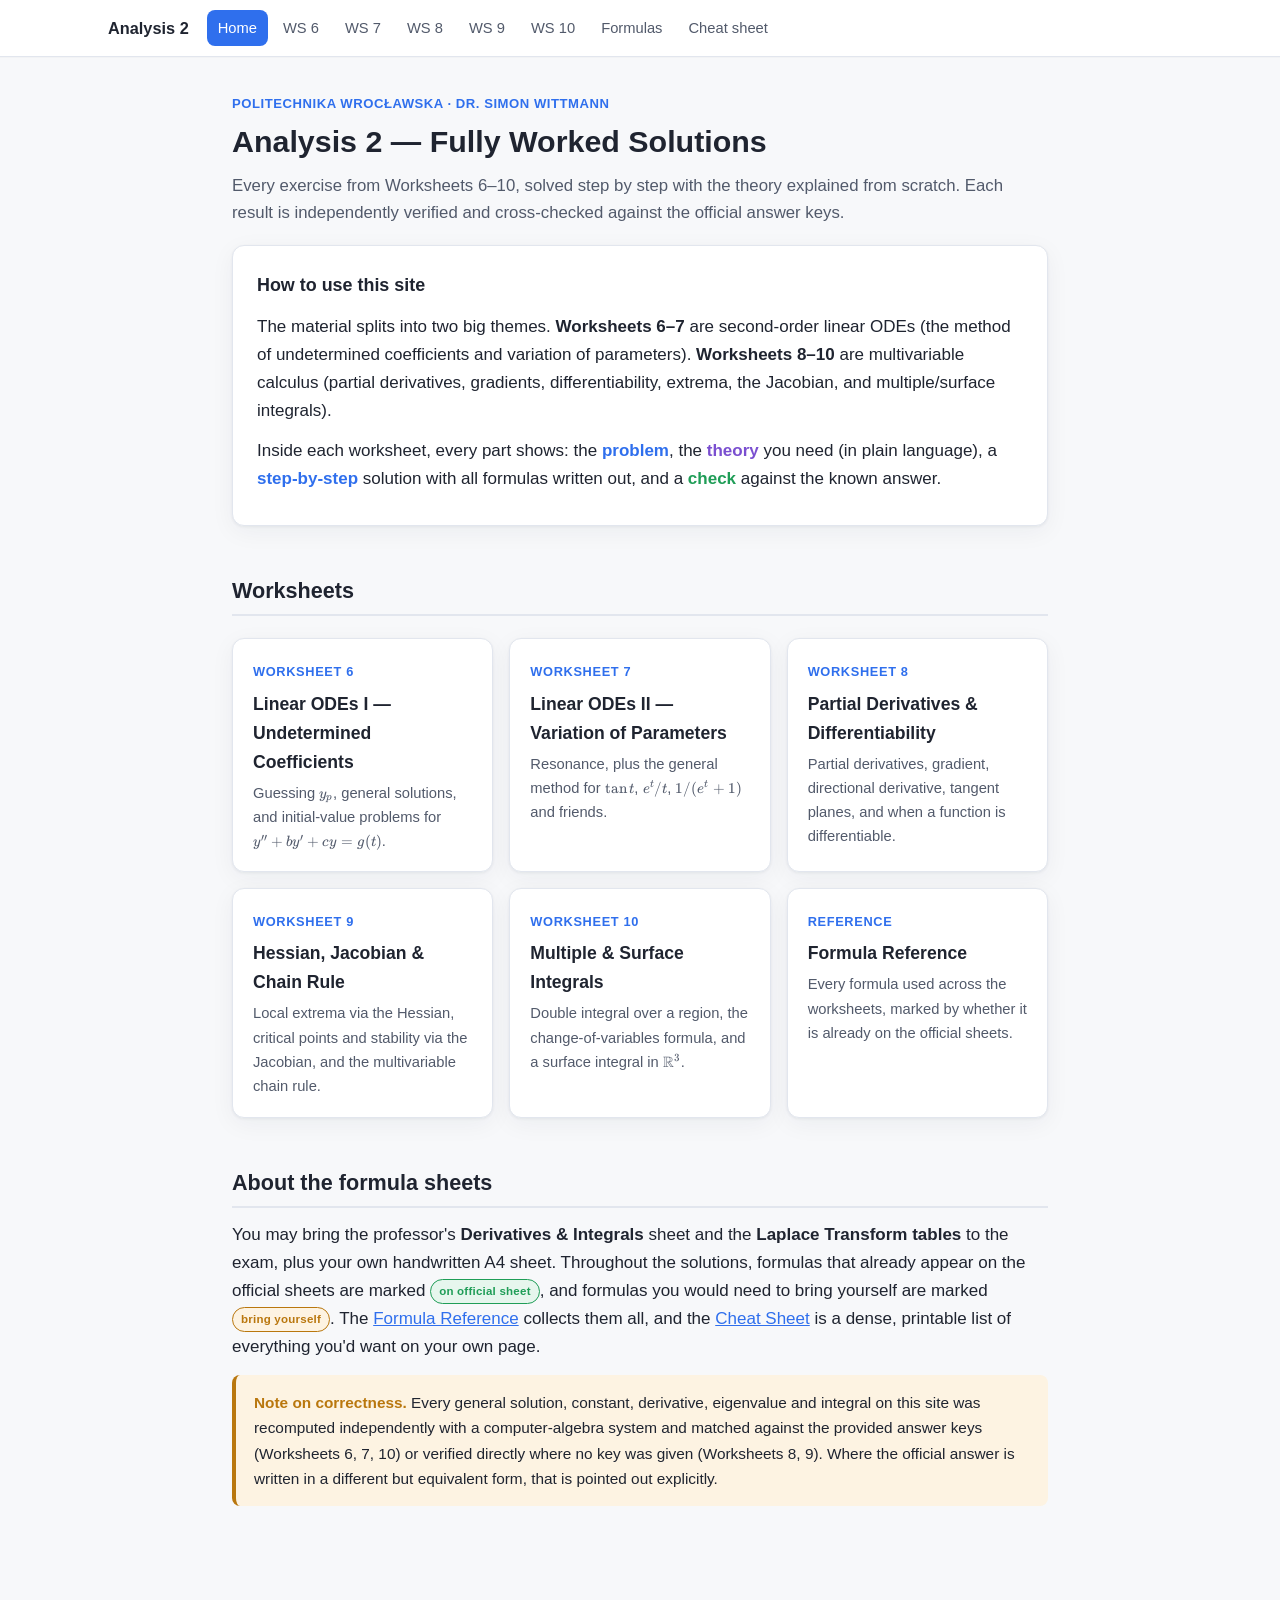
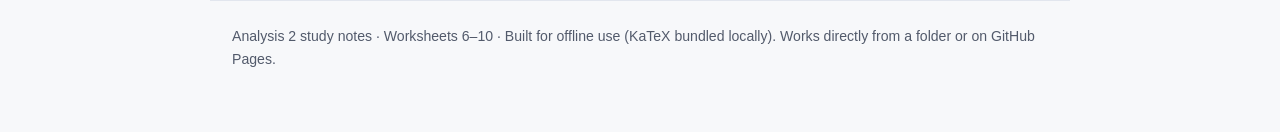
==== index.html @ 3c7057ac "init" ====
<!DOCTYPE html>
<html lang="en">
<head>
<meta charset="UTF-8">
<meta name="viewport" content="width=device-width, initial-scale=1.0">
<title>Analysis 2 — Worked Solutions</title>
<link rel="stylesheet" href="katex/katex.min.css">
<link rel="stylesheet" href="css/style.css">
<script defer src="katex/katex.min.js"></script>
<script defer src="katex/auto-render.min.js"></script>
<script defer src="js/render.js"></script>
</head>
<body>
<nav class="topnav"><div class="topnav-inner">
  <a class="brand" href="index.html">Analysis 2</a>
  <a class="navlink active" href="index.html">Home</a>
  <a class="navlink" href="worksheet6.html">WS 6</a>
  <a class="navlink" href="worksheet7.html">WS 7</a>
  <a class="navlink" href="worksheet8.html">WS 8</a>
  <a class="navlink" href="worksheet9.html">WS 9</a>
  <a class="navlink" href="worksheet10.html">WS 10</a>
  <a class="navlink" href="formulas.html">Formulas</a>
  <a class="navlink" href="cheatsheet.html">Cheat sheet</a>
</div></nav>

<div class="wrap">
  <div class="page-header">
    <span class="eyebrow">Politechnika Wrocławska · Dr. Simon Wittmann</span>
    <h1>Analysis 2 — Fully Worked Solutions</h1>
    <p class="lead">Every exercise from Worksheets 6–10, solved step by step with the theory explained from scratch. Each result is independently verified and cross-checked against the official answer keys.</p>
  </div>

  <div class="card">
    <h3 style="margin-top:.3em">How to use this site</h3>
    <p>The material splits into two big themes. <strong>Worksheets 6–7</strong> are second-order linear ODEs (the method of undetermined coefficients and variation of parameters). <strong>Worksheets 8–10</strong> are multivariable calculus (partial derivatives, gradients, differentiability, extrema, the Jacobian, and multiple/surface integrals).</p>
    <p>Inside each worksheet, every part shows: the <span style="color:var(--accent);font-weight:600">problem</span>, the <span style="color:var(--purple);font-weight:600">theory</span> you need (in plain language), a <span style="color:var(--accent);font-weight:600">step-by-step</span> solution with all formulas written out, and a <span style="color:var(--green);font-weight:600">check</span> against the known answer.</p>
  </div>

  <h2>Worksheets</h2>
  <div class="grid">
    <a class="tile" href="worksheet6.html">
      <span class="tile-no">Worksheet 6</span>
      <div class="tile-title">Linear ODEs I — Undetermined Coefficients</div>
      <div class="tile-desc">Guessing $y_p$, general solutions, and initial-value problems for $y''+by'+cy=g(t)$.</div>
    </a>
    <a class="tile" href="worksheet7.html">
      <span class="tile-no">Worksheet 7</span>
      <div class="tile-title">Linear ODEs II — Variation of Parameters</div>
      <div class="tile-desc">Resonance, plus the general method for $\tan t$, $e^t/t$, $1/(e^t+1)$ and friends.</div>
    </a>
    <a class="tile" href="worksheet8.html">
      <span class="tile-no">Worksheet 8</span>
      <div class="tile-title">Partial Derivatives &amp; Differentiability</div>
      <div class="tile-desc">Partial derivatives, gradient, directional derivative, tangent planes, and when a function is differentiable.</div>
    </a>
    <a class="tile" href="worksheet9.html">
      <span class="tile-no">Worksheet 9</span>
      <div class="tile-title">Hessian, Jacobian &amp; Chain Rule</div>
      <div class="tile-desc">Local extrema via the Hessian, critical points and stability via the Jacobian, and the multivariable chain rule.</div>
    </a>
    <a class="tile" href="worksheet10.html">
      <span class="tile-no">Worksheet 10</span>
      <div class="tile-title">Multiple &amp; Surface Integrals</div>
      <div class="tile-desc">Double integral over a region, the change-of-variables formula, and a surface integral in $\mathbb{R}^3$.</div>
    </a>
    <a class="tile" href="formulas.html">
      <span class="tile-no">Reference</span>
      <div class="tile-title">Formula Reference</div>
      <div class="tile-desc">Every formula used across the worksheets, marked by whether it is already on the official sheets.</div>
    </a>
  </div>

  <h2>About the formula sheets</h2>
  <p>You may bring the professor's <strong>Derivatives &amp; Integrals</strong> sheet and the <strong>Laplace Transform tables</strong> to the exam, plus your own handwritten A4 sheet. Throughout the solutions, formulas that already appear on the official sheets are marked <span class="pill pill-official">on official sheet</span>, and formulas you would need to bring yourself are marked <span class="pill pill-own">bring yourself</span>. The <a href="formulas.html">Formula Reference</a> collects them all, and the <a href="cheatsheet.html">Cheat Sheet</a> is a dense, printable list of everything you'd want on your own page.</p>

  <div class="note">
    <p><span class="note-title">Note on correctness.</span> Every general solution, constant, derivative, eigenvalue and integral on this site was recomputed independently with a computer-algebra system and matched against the provided answer keys (Worksheets 6, 7, 10) or verified directly where no key was given (Worksheets 8, 9). Where the official answer is written in a different but equivalent form, that is pointed out explicitly.</p>
  </div>
</div>

<footer class="site">
  Analysis 2 study notes · Worksheets 6–10 · Built for offline use (KaTeX bundled locally). Works directly from a folder or on GitHub Pages.
</footer>
</body>
</html>
---- css/style.css ----
/* ===========================================================
   Analysis 2 — Study Site
   Shared stylesheet
   =========================================================== */

:root {
  --bg: #f7f8fa;
  --bg-card: #ffffff;
  --text: #1f2430;
  --text-soft: #525a6b;
  --accent: #2f6fed;
  --accent-soft: #e8f0ff;
  --border: #e2e6ee;
  --code-bg: #f0f2f6;
  --green: #1f9d57;
  --green-soft: #e6f6ed;
  --amber: #b9770e;
  --amber-soft: #fdf3e2;
  --red: #d33d3d;
  --purple: #7a4fd0;
  --purple-soft: #f1ecfb;
  --shadow: 0 1px 3px rgba(20,30,50,.06), 0 6px 24px rgba(20,30,50,.05);
  --radius: 12px;
  --maxw: 860px;
}

@media (prefers-color-scheme: dark) {
  :root {
    --bg: #11141a;
    --bg-card: #1a1e27;
    --text: #e7ebf3;
    --text-soft: #a4adbd;
    --accent: #6fa0ff;
    --accent-soft: #1e2942;
    --border: #2a2f3b;
    --code-bg: #232834;
    --green: #57d98b;
    --green-soft: #16301f;
    --amber: #e6b35a;
    --amber-soft: #2e2613;
    --red: #ff7a7a;
    --purple: #b79bf0;
    --purple-soft: #221a36;
    --shadow: 0 1px 3px rgba(0,0,0,.3), 0 6px 24px rgba(0,0,0,.25);
  }
}

* { box-sizing: border-box; }

html { scroll-behavior: smooth; scroll-padding-top: 80px; }

body {
  margin: 0;
  font-family: -apple-system, BlinkMacSystemFont, "Segoe UI", Roboto, Helvetica, Arial, sans-serif;
  background: var(--bg);
  color: var(--text);
  line-height: 1.65;
  font-size: 17px;
  -webkit-font-smoothing: antialiased;
}

/* ---------- Top navigation ---------- */
.topnav {
  position: sticky;
  top: 0;
  z-index: 50;
  background: var(--bg-card);
  border-bottom: 1px solid var(--border);
  box-shadow: 0 1px 0 rgba(0,0,0,.02);
}
.topnav-inner {
  max-width: 1100px;
  margin: 0 auto;
  display: flex;
  align-items: center;
  flex-wrap: wrap;
  gap: 4px;
  padding: 10px 18px;
}
.topnav .brand {
  font-weight: 700;
  margin-right: 14px;
  color: var(--text);
  text-decoration: none;
  font-size: 1.02rem;
  white-space: nowrap;
}
.topnav a.navlink {
  color: var(--text-soft);
  text-decoration: none;
  padding: 6px 11px;
  border-radius: 8px;
  font-size: .92rem;
  font-weight: 500;
  white-space: nowrap;
}
.topnav a.navlink:hover { background: var(--accent-soft); color: var(--accent); }
.topnav a.navlink.active { background: var(--accent); color: #fff; }

/* ---------- Layout ---------- */
.wrap {
  max-width: var(--maxw);
  margin: 0 auto;
  padding: 32px 22px 80px;
}
.page-header { margin-bottom: 8px; }
.page-header .eyebrow {
  color: var(--accent);
  font-weight: 600;
  font-size: .82rem;
  letter-spacing: .04em;
  text-transform: uppercase;
}
h1 { font-size: 1.9rem; line-height: 1.2; margin: .2em 0 .35em; }
h2 {
  font-size: 1.35rem;
  margin: 2.2em 0 .6em;
  padding-bottom: .25em;
  border-bottom: 2px solid var(--border);
}
h3 { font-size: 1.12rem; margin: 1.6em 0 .4em; color: var(--text); }
h4 { font-size: 1rem; margin: 1.2em 0 .3em; color: var(--text-soft); }
p { margin: .7em 0; }
a { color: var(--accent); }

.lead { color: var(--text-soft); font-size: 1.05rem; }

/* ---------- Cards / boxes ---------- */
.card {
  background: var(--bg-card);
  border: 1px solid var(--border);
  border-radius: var(--radius);
  padding: 20px 24px;
  margin: 18px 0;
  box-shadow: var(--shadow);
}

.problem {
  background: var(--accent-soft);
  border-left: 4px solid var(--accent);
  border-radius: 8px;
  padding: 12px 18px;
  margin: 14px 0;
}
.problem .tag { font-weight: 700; color: var(--accent); }

.theory {
  background: var(--purple-soft);
  border: 1px solid var(--border);
  border-left: 4px solid var(--purple);
  border-radius: 8px;
  padding: 4px 18px;
  margin: 16px 0;
}
.theory .theory-title {
  font-weight: 700;
  color: var(--purple);
  display: block;
  margin: 12px 0 4px;
  font-size: .9rem;
  letter-spacing: .03em;
  text-transform: uppercase;
}

.note {
  background: var(--amber-soft);
  border-left: 4px solid var(--amber);
  border-radius: 8px;
  padding: 4px 18px;
  margin: 14px 0;
  font-size: .96rem;
}
.note .note-title { font-weight: 700; color: var(--amber); }

.check {
  background: var(--green-soft);
  border-left: 4px solid var(--green);
  border-radius: 8px;
  padding: 10px 18px;
  margin: 14px 0;
  font-size: .96rem;
}
.check .check-title { font-weight: 700; color: var(--green); }
.check::before { content: "✓ "; color: var(--green); font-weight: 700; }

/* ---------- Step list ---------- */
.steps { counter-reset: step; padding: 0; margin: 14px 0; list-style: none; }
.steps > li {
  position: relative;
  padding: 2px 0 14px 0;
  margin: 0;
}
.step-label {
  display: inline-block;
  font-weight: 700;
  color: var(--accent);
  font-size: .85rem;
  letter-spacing: .03em;
  text-transform: uppercase;
  margin-bottom: 2px;
}

/* ---------- Exercise container ---------- */
.exercise { margin: 30px 0; }
.exercise > h3 .sub { color: var(--text-soft); font-weight: 400; font-size: .95rem; }
.subpart { margin: 22px 0; padding-left: 2px; }
.subpart-head { font-weight: 700; font-size: 1.02rem; }

/* ---------- Misc ---------- */
code, .mono {
  font-family: ui-monospace, SFMono-Regular, Menlo, Consolas, monospace;
  background: var(--code-bg);
  padding: 1px 5px;
  border-radius: 5px;
  font-size: .9em;
}
.muted { color: var(--text-soft); }
hr { border: none; border-top: 1px solid var(--border); margin: 2em 0; }

.katex-display { overflow-x: auto; overflow-y: hidden; padding: 4px 0; }
.katex { font-size: 1.04em; }

/* ---------- TOC ---------- */
.toc {
  background: var(--bg-card);
  border: 1px solid var(--border);
  border-radius: var(--radius);
  padding: 14px 22px;
  margin: 20px 0 28px;
}
.toc strong { display: block; margin-bottom: 6px; font-size: .85rem; text-transform: uppercase; letter-spacing: .04em; color: var(--text-soft); }
.toc ul { margin: 0; padding-left: 18px; columns: 2; }
.toc li { margin: 3px 0; }

/* ---------- Home cards grid ---------- */
.grid {
  display: grid;
  grid-template-columns: repeat(auto-fill, minmax(250px, 1fr));
  gap: 16px;
  margin: 22px 0;
}
.tile {
  display: block;
  background: var(--bg-card);
  border: 1px solid var(--border);
  border-radius: var(--radius);
  padding: 18px 20px;
  text-decoration: none;
  color: var(--text);
  box-shadow: var(--shadow);
  transition: transform .12s ease, border-color .12s ease;
}
.tile:hover { transform: translateY(-2px); border-color: var(--accent); }
.tile .tile-no { color: var(--accent); font-weight: 700; font-size: .8rem; letter-spacing:.05em; text-transform: uppercase;}
.tile .tile-title { font-weight: 700; font-size: 1.1rem; margin: 4px 0; }
.tile .tile-desc { color: var(--text-soft); font-size: .92rem; }

/* ---------- Tables ---------- */
table { border-collapse: collapse; width: 100%; margin: 14px 0; font-size: .96rem; }
th, td { border: 1px solid var(--border); padding: 7px 11px; text-align: left; vertical-align: top; }
th { background: var(--accent-soft); color: var(--text); }

/* ---------- Pills ---------- */
.pill {
  display: inline-block;
  font-size: .72rem;
  font-weight: 700;
  padding: 2px 8px;
  border-radius: 999px;
  letter-spacing: .02em;
  vertical-align: middle;
}
.pill-official { background: var(--green-soft); color: var(--green); border: 1px solid var(--green); }
.pill-own { background: var(--amber-soft); color: var(--amber); border: 1px solid var(--amber); }

footer.site {
  max-width: var(--maxw);
  margin: 0 auto;
  padding: 24px 22px 60px;
  color: var(--text-soft);
  font-size: .88rem;
  border-top: 1px solid var(--border);
}

/* nav arrows between worksheets */
.pager { display: flex; justify-content: space-between; gap: 12px; margin-top: 40px; }
.pager a {
  text-decoration: none; color: var(--accent); font-weight: 600;
  border: 1px solid var(--border); border-radius: 8px; padding: 10px 16px;
  background: var(--bg-card);
}
.pager a:hover { border-color: var(--accent); }
.pager .spacer { flex: 1; }
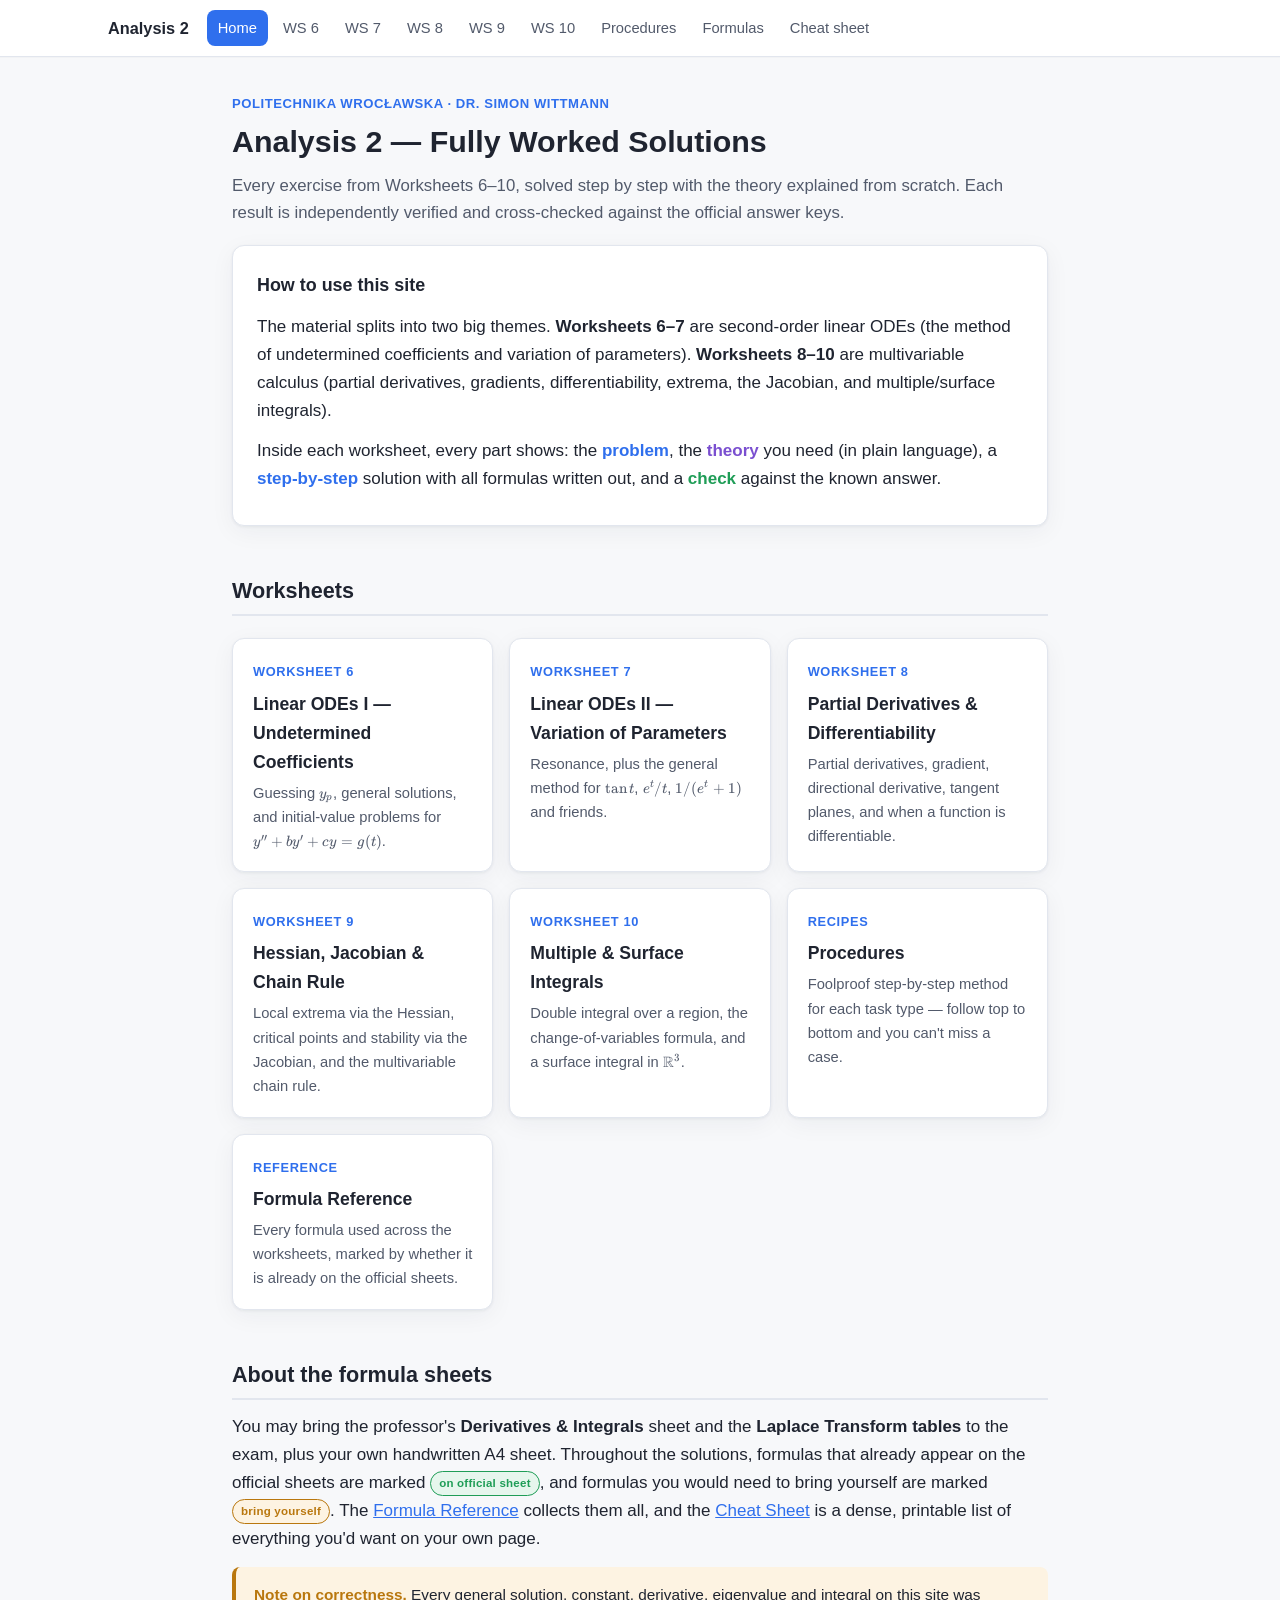
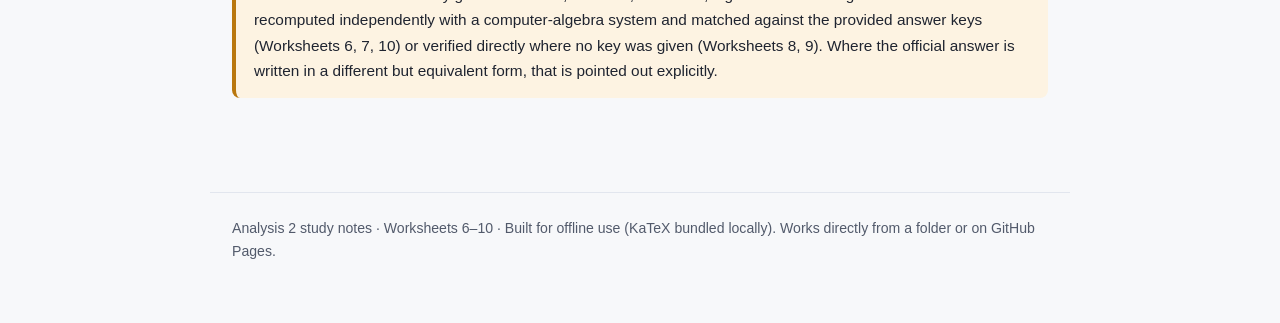
==== commit 0d1f663c: "adding procedures subpage" ====
--- a/index.html
+++ b/index.html
@@ -19,6 +19,7 @@
   <a class="navlink" href="worksheet8.html">WS 8</a>
   <a class="navlink" href="worksheet9.html">WS 9</a>
   <a class="navlink" href="worksheet10.html">WS 10</a>
+  <a class="navlink" href="procedures.html">Procedures</a>
   <a class="navlink" href="formulas.html">Formulas</a>
   <a class="navlink" href="cheatsheet.html">Cheat sheet</a>
 </div></nav>
@@ -63,6 +64,11 @@
       <div class="tile-title">Multiple &amp; Surface Integrals</div>
       <div class="tile-desc">Double integral over a region, the change-of-variables formula, and a surface integral in $\mathbb{R}^3$.</div>
     </a>
+    <a class="tile" href="procedures.html">
+      <span class="tile-no">Recipes</span>
+      <div class="tile-title">Procedures</div>
+      <div class="tile-desc">Foolproof step-by-step method for each task type — follow top to bottom and you can't miss a case.</div>
+    </a>
     <a class="tile" href="formulas.html">
       <span class="tile-no">Reference</span>
       <div class="tile-title">Formula Reference</div>
--- a/css/style.css
+++ b/css/style.css
@@ -19,6 +19,8 @@
   --red: #d33d3d;
   --purple: #7a4fd0;
   --purple-soft: #f1ecfb;
+  --eli5: #0d8f86;
+  --eli5-soft: #e2f6f3;
   --shadow: 0 1px 3px rgba(20,30,50,.06), 0 6px 24px rgba(20,30,50,.05);
   --radius: 12px;
   --maxw: 860px;
@@ -41,6 +43,8 @@
     --red: #ff7a7a;
     --purple: #b79bf0;
     --purple-soft: #221a36;
+    --eli5: #4fd0c4;
+    --eli5-soft: #0f2e2b;
     --shadow: 0 1px 3px rgba(0,0,0,.3), 0 6px 24px rgba(0,0,0,.25);
   }
 }
@@ -162,6 +166,97 @@
   text-transform: uppercase;
 }
 
+.eli5 {
+  background: var(--eli5-soft);
+  border: 1px solid var(--eli5);
+  border-left: 5px solid var(--eli5);
+  border-radius: 10px;
+  padding: 6px 20px 12px;
+  margin: 18px 0;
+}
+.eli5 .eli5-title {
+  display: inline-flex;
+  align-items: center;
+  gap: 7px;
+  font-weight: 800;
+  color: var(--eli5);
+  margin: 12px 0 2px;
+  font-size: .82rem;
+  letter-spacing: .06em;
+  text-transform: uppercase;
+}
+.eli5 .eli5-title::before {
+  content: "💡";
+  font-size: 1rem;
+}
+.eli5 p { margin: .5em 0; }
+.eli5 .analogy {
+  display: block;
+  border-left: 3px solid var(--eli5);
+  padding-left: 12px;
+  margin: 8px 0;
+  font-style: italic;
+  color: var(--text);
+}
+.eli5 .analogy b { font-style: normal; }
+
+.tip {
+  display: block;
+  background: var(--eli5-soft);
+  border-left: 3px solid var(--eli5);
+  border-radius: 0 7px 7px 0;
+  padding: 7px 13px;
+  margin: 10px 0;
+  font-size: .92rem;
+  line-height: 1.55;
+}
+.tip::before {
+  content: "💡 In plain words — ";
+  font-weight: 700;
+  color: var(--eli5);
+}
+
+/* ---------- Procedure (recipe) steps ---------- */
+.proc { counter-reset: pstep; margin: 10px 0 6px; }
+.proc-step { position: relative; padding: 2px 0 14px 46px; margin: 0; }
+.proc-step::before {
+  counter-increment: pstep;
+  content: counter(pstep);
+  position: absolute; left: 0; top: 0;
+  width: 32px; height: 32px; border-radius: 50%;
+  background: var(--accent); color: #fff;
+  display: flex; align-items: center; justify-content: center;
+  font-weight: 700; font-size: .95rem;
+}
+.proc-step .st-title { font-weight: 700; display: block; margin-bottom: 2px; }
+.proc-step p { margin: .4em 0; }
+.proc-substep { margin: 5px 0 5px 4px; padding-left: 14px; border-left: 2px solid var(--border); }
+
+.decision {
+  background: var(--amber-soft);
+  border-left: 4px solid var(--amber);
+  border-radius: 8px;
+  padding: 8px 14px; margin: 10px 0; font-size: .95rem;
+}
+.decision .d-h { font-weight: 700; color: var(--amber); text-transform: uppercase; font-size: .78rem; letter-spacing: .04em; }
+.decision ul { margin: 5px 0 2px; padding-left: 20px; }
+.decision li { margin: 3px 0; }
+
+.keybox {
+  background: var(--code-bg);
+  border-radius: 8px;
+  padding: 8px 14px; margin: 10px 0; font-size: .9rem; color: var(--text-soft);
+}
+.keybox b { color: var(--text); }
+
+.stop { color: var(--red); font-weight: 700; }
+
+.proc-when {
+  font-size: .92rem; color: var(--text-soft);
+  background: var(--accent-soft); border-radius: 8px; padding: 7px 14px; margin: 6px 0 14px;
+}
+.proc-when b { color: var(--accent); }
+
 .note {
   background: var(--amber-soft);
   border-left: 4px solid var(--amber);
